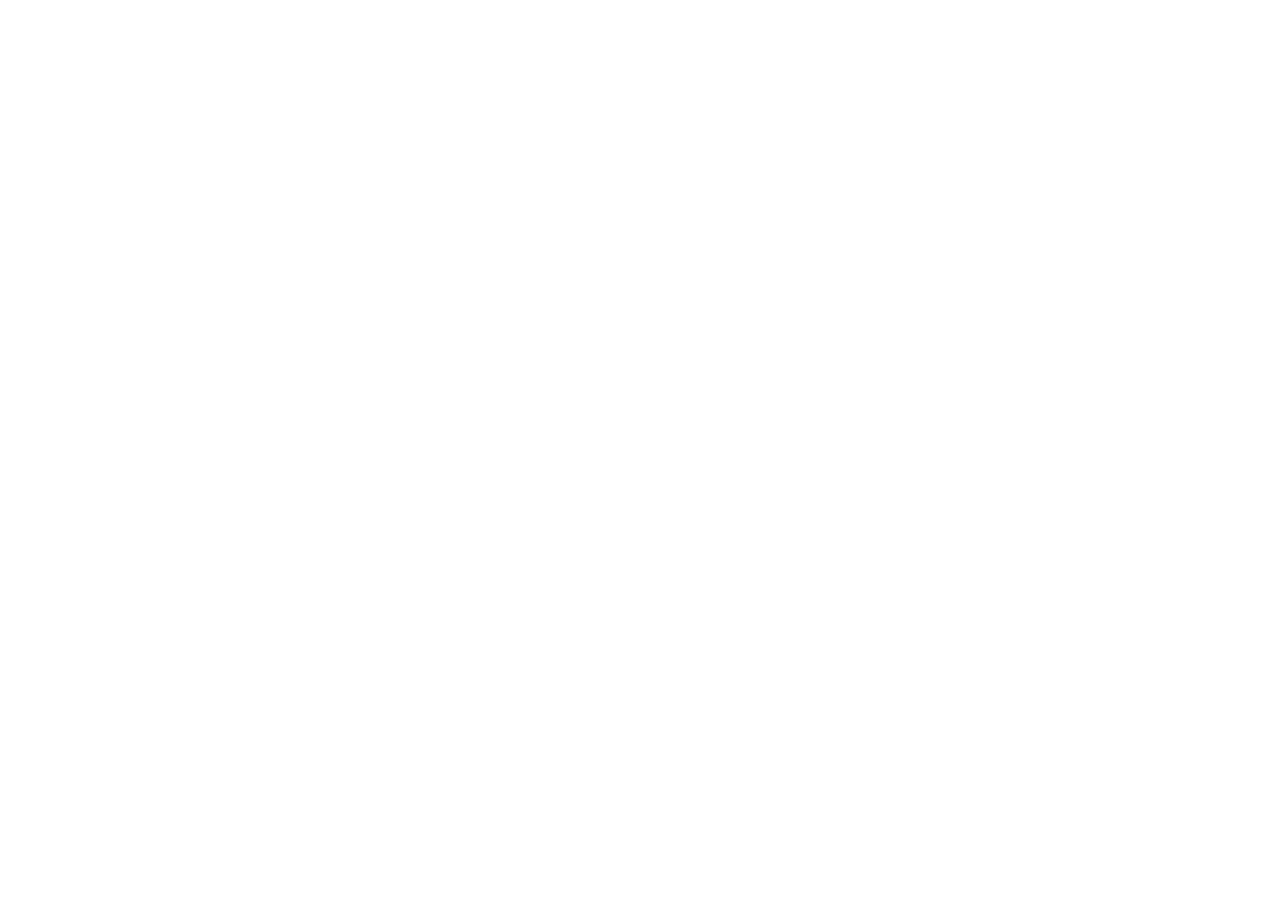
==== index.html @ c43f9fb6 "上傳檔案" ====
<!DOCTYPE html>
<html lang="en">
<head>
    <meta charset="UTF-8">
    <meta http-equiv="X-UA-Compatible" content="IE=edge">
    <meta name="viewport" content="width=device-width, initial-scale=1.0">
    <title>Document</title>
</head>
<body>
    
</body>
</html>
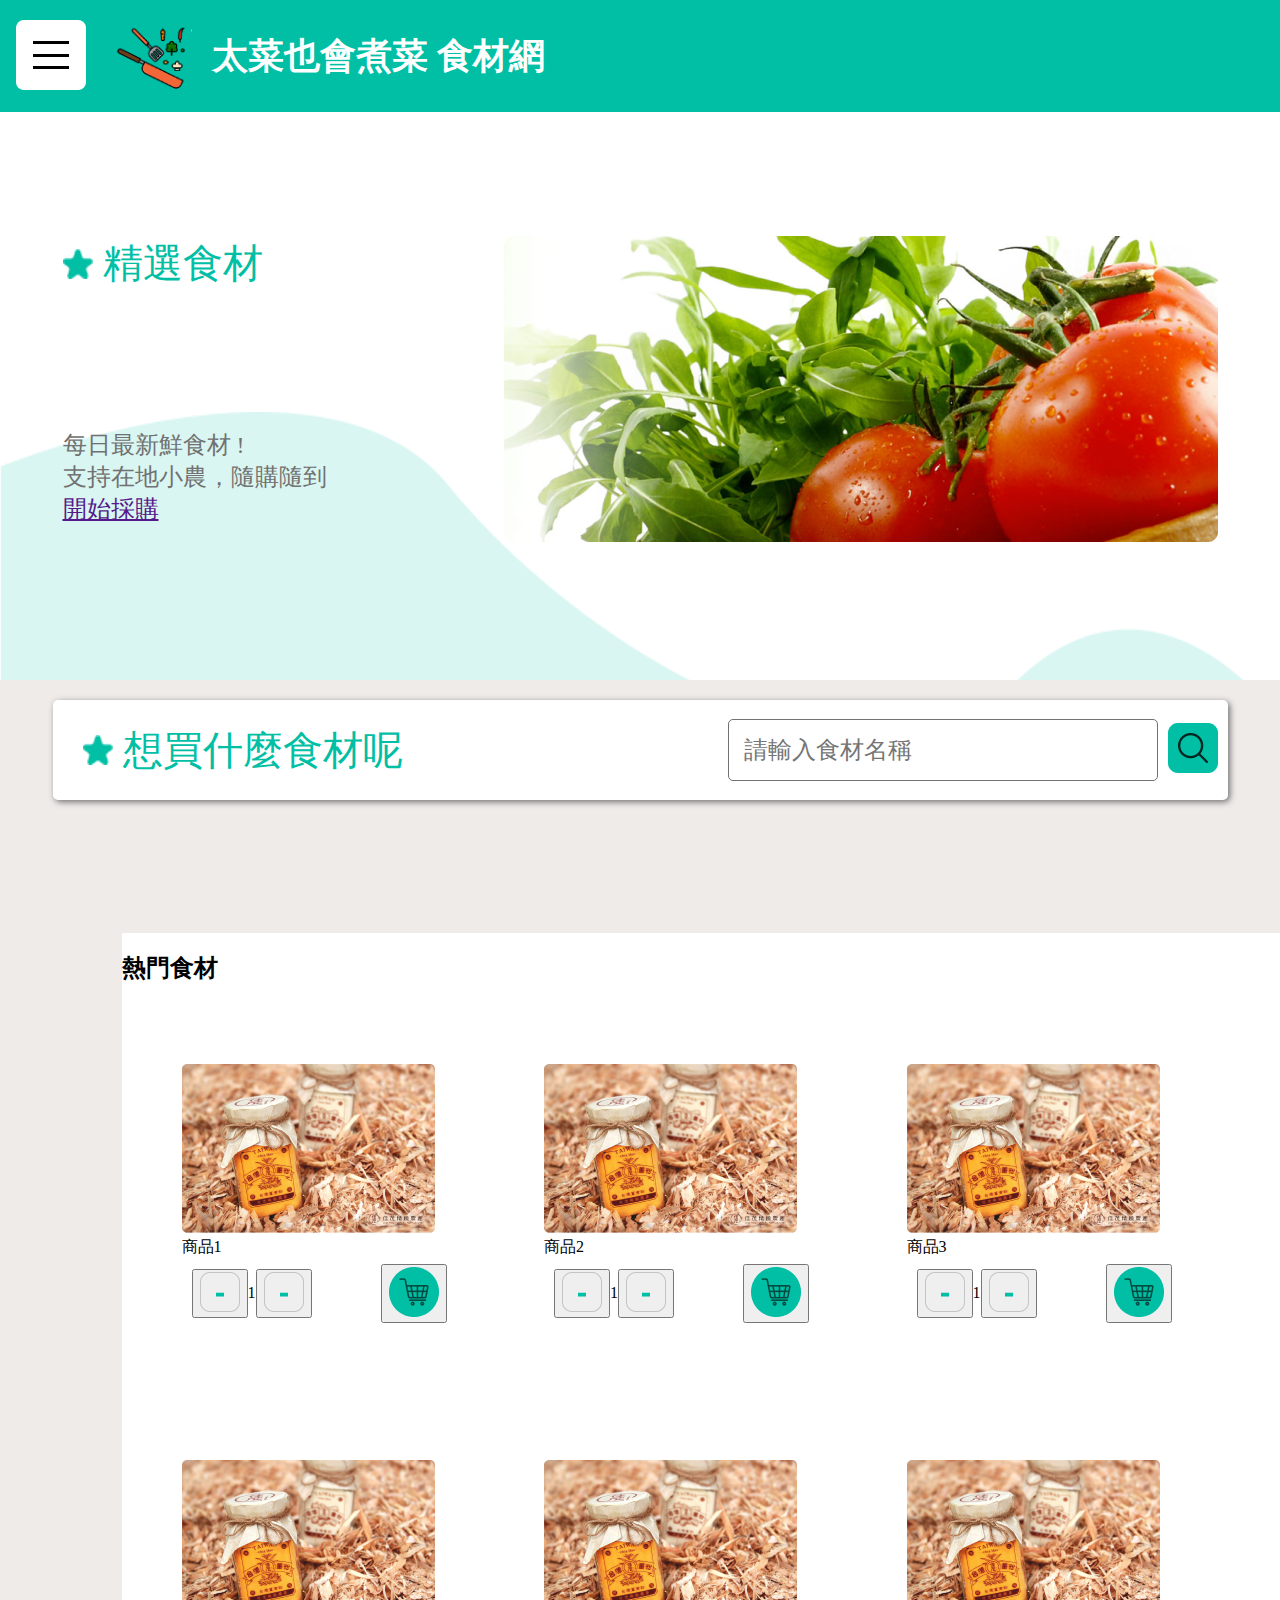
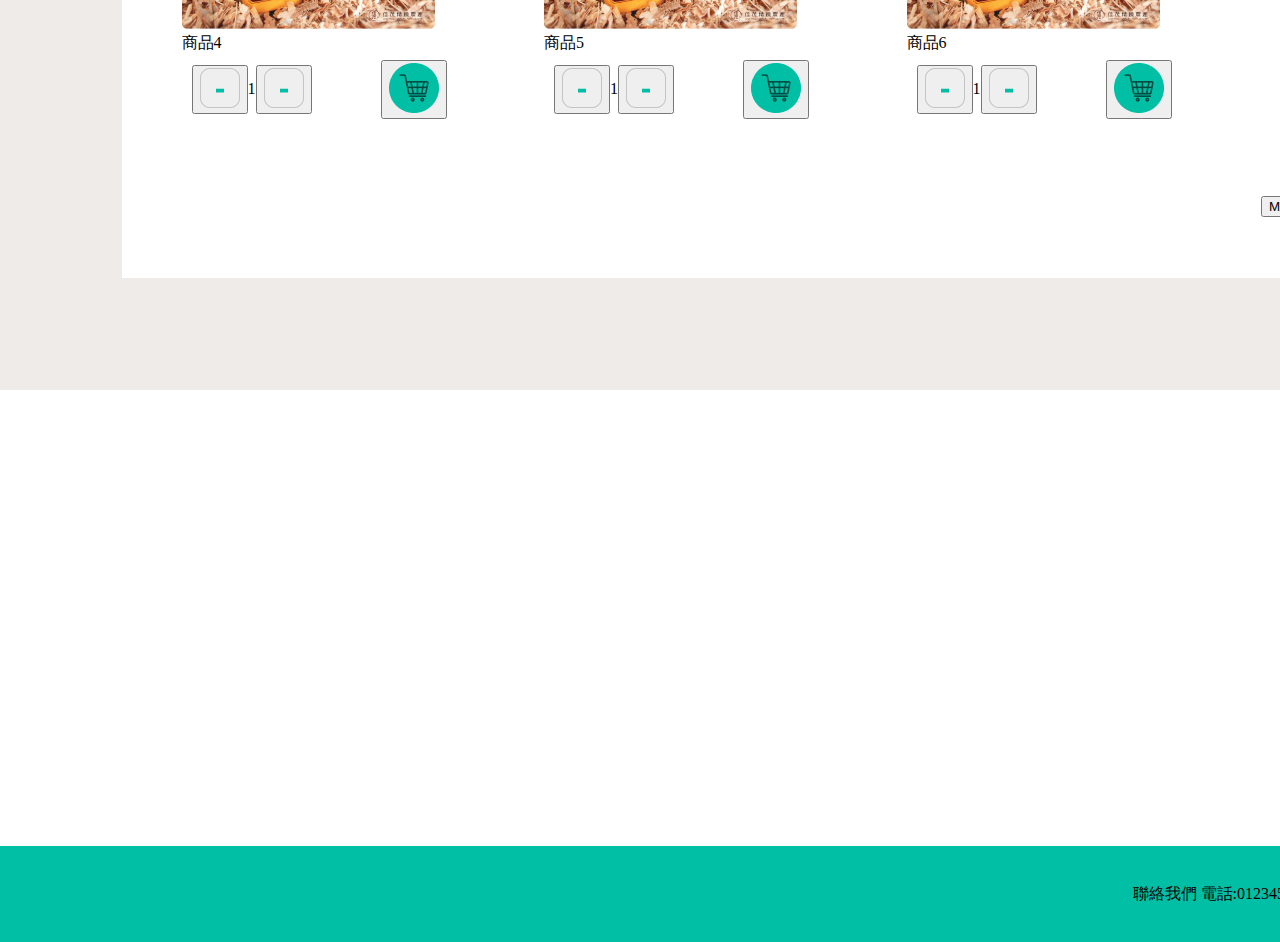
==== commit e13ced80: "banner&search update" ====
--- a/index.html
+++ b/index.html
@@ -1,12 +1,129 @@
+
 <!DOCTYPE html>
 <html lang="en">
 <head>
     <meta charset="UTF-8">
     <meta http-equiv="X-UA-Compatible" content="IE=edge">
     <meta name="viewport" content="width=device-width, initial-scale=1.0">
+    <link rel="stylesheet" href="css/main.css">
     <title>Document</title>
 </head>
 <body>
+    <div class="header">
+        <button><img src="img/menu_button.png"></button>
+        <img src="img/logo.png">
+        <h1><a>太菜也會煮菜 食材網</a></h1>
+    </div>
+
+    <div class="div_banner">
+        <div class="div_banner_content">
+            <div class="top">
+                <div class="flex" style="align-items: center;"><img src="img/Star_icon.png" style="height:30px; width:30px;"><div class="title">精選食材</div></div>
+                <div class="button">
+                    <div>每日最新鮮食材 !</div>
+                    <div>支持在地小農，隨購隨到</div>
+                    <div> <a href="">開始採購</a></div>
+                </div>
+            </div>
+            <div style=" margin: 10px;"><img src="img/banner_img.png"></div>
+        </div>
+    </div>
+
+    <div class ="div_search">
+        <div class ="div_search_content">
+            <div class="flex" style="align-items: center;"><img src="img/Star_icon.png" style="height:30px; width:30px;margin: 0px 0px 0px 30px;"><div class="title">想買什麼食材呢</div></div>
+            <div style="display: flex;align-items: center; width: 500px;">
+                <div><input type="text" placeholder="請輸入食材名稱"></div>
+                <div><button><img src="img/search_bt.png"></button></div>
+            </div>
+
+        </div>
+    </div>
+
+    <div class="list">
+        <div class="list_content">
+            <h2>熱門食材</h2>
+            <div class="item">
+                <div>
+                    <img src="img/item.png">
+                    <div>商品1</div>
+                    <div class="item_area">
+                        <div class="item_detail">
+                            <button><img src="img/Group 87.png"></button><a>1</a><button><img src="img/Group 87.png"></button>
+                        </div>
+                        <div><button><img src="img/Group 86.png"></button></div>
+                    </div>
+                </div>
+                <div>
+                    <img src="img/item.png">
+                    <div>商品2</div>
+                    <div class="item_area">
+                        <div class="item_detail">
+                            <button><img src="img/Group 87.png"></button><a>1</a><button><img src="img/Group 87.png"></button>
+                        </div>
+                        <div><button><img src="img/Group 86.png"></button></div>
+                    </div>
+                </div>
+                <div>
+                    <img src="img/item.png">
+                    <div>商品3</div>
+                    <div class="item_area">
+                        <div class="item_detail">
+                            <button><img src="img/Group 87.png"></button><a>1</a><button><img src="img/Group 87.png"></button>
+                        </div>
+                        <div><button><img src="img/Group 86.png"></button></div>
+                    </div>
+                </div>
+            
+            </div>
+            <div class="item">
+                <div>
+                    <img src="img/item.png">
+                    <div>商品4</div>
+                    <div class="item_area">
+                        <div class="item_detail">
+                            <button><img src="img/Group 87.png"></button><a>1</a><button><img src="img/Group 87.png"></button>
+                        </div>
+                        <div><button><img src="img/Group 86.png"></button></div>
+                    </div>
+                </div>
+                <div>
+                    <img src="img/item.png">
+                    <div>商品5</div>
+                    <div class="item_area">
+                        <div class="item_detail">
+                            <button><img src="img/Group 87.png"></button><a>1</a><button><img src="img/Group 87.png"></button>
+                        </div>
+                        <div><button><img src="img/Group 86.png"></button></div>
+                    </div>
+                </div>
+                <div>
+                    <img src="img/item.png">
+                    <div>商品6</div>
+                    <div class="item_area">
+                        <div class="item_detail">
+                            <button><img src="img/Group 87.png"></button><a>1</a><button><img src="img/Group 87.png"></button>
+                        </div>
+                        <div><button><img src="img/Group 86.png"></button></div>
+                    </div>
+                </div>
+            </div>
+            <div style="display: flex;justify-content: flex-end;"><button> More...</button></div>
+        </div>
+
+    </div>
+
+    <div class="app_banner">
+
+    </div>
+
+    <div class="footer">
+    <div>聯絡我們  電話:0123456789</div>
+    <button><img src="img/facebook (1) 1.png"></button>
+    <button><img src="img/instagram 1.png"></button>
+    <button><img src="img/line 1.png"></button>
+
+    </div>
     
 </body>
 </html>--- a/css/main.css
+++ b/css/main.css
@@ -0,0 +1,176 @@
+.header{
+    display: flex;
+    justify-content: flex-start;
+    align-items: center;
+    background-color:#00bfa5;
+    height: 112px;
+}
+
+.header button{
+    border-width:0px;
+    background: transparent;
+}
+
+.header h1 a{
+    color: #FFFFFF;
+    font-size: 36px;
+    margin: 0px 10px 0px 10px;
+    
+}
+
+.header img{
+    height:80px ; 
+    width: 80px;
+    margin: 0px 10px 0px 10px;
+}
+
+.header button img{
+    height:70px ; 
+    width: 70px;
+    margin: 0px 10px 0px 10px;
+}
+
+
+.div_banner{
+    display: flex;
+    justify-content: center;
+    align-items: center;
+    width: 100%;
+    height:568px;
+    background-image:url(../img/BG_wave.png);
+    background-size: 100% 100%;
+    background-position: 0px 300px;
+    background-repeat:no-repeat;
+}
+
+.div_banner_content{
+    display: flex;
+    justify-content: space-between;
+    width:1175px;height:340px;
+}
+.div_banner_content .top{
+    margin: 10px; 
+    width:309px;
+    height:289px;
+    position: relative;
+}
+
+.div_banner_content .button{
+    position: absolute; 
+    bottom: 0; 
+    font-size: 24px; 
+    color: #717171;
+}
+
+.title{
+    margin: 0px 0px 0px 10px;
+    font-size: 40px;
+    color: #00bfa5;
+}
+
+.flex{
+    display: flex;
+}
+
+
+
+
+.div_search{
+    display: flex;
+    justify-content: center;
+    align-items: center;
+    background-color: #EFEBE9;
+}
+
+.div_search_content{
+    display: flex;
+    justify-content: space-between;
+    align-items: center;
+    width:1175px;height:100px;
+    background-color:#ffffff;
+    margin: 20px 0px 20px 0px;
+    border-radius: 5px;
+    box-shadow:2px 2px 6px #717171;
+}
+
+.div_search button{
+    height:50px; 
+    width:50px;
+    padding:0px;
+    border-width:0px;
+    background:transparent;
+    margin: 0px 10px 0px 10px;
+}
+
+.div_search input{
+    width: 398px; 
+    height:50px;
+    margin: 0px 0px 0px 0px;
+    padding:5px 15px; 
+    border:1px #717171 solid;
+    border-radius: 5px;
+    font-size: 24px;
+
+}
+
+
+
+
+
+
+
+
+.list{
+    display: flex;
+    justify-content: center;
+    align-items: center;
+    width: 1440px;
+    height:1170px;  
+    background-color:#EFEBE9;
+}
+
+.list_content{
+    
+    width:1197px;height:945px;
+    background-color:#FFFFFF;
+
+}
+.item{
+    display: flex;
+    justify-content: space-between;
+    width: 1000px;
+    height:276px; 
+    padding: 60px;
+}
+
+.app_banner{
+    width:1440px;height:456px;
+    background-color:#FFFFFF;
+}
+
+.footer{
+    display: flex;
+    justify-content: flex-end;
+    align-items: center;
+    width:1440px;height:96px;
+    background-color:#00bfa5;
+}
+
+.item_area{
+    display: flex;
+    justify-content: space-between;
+    align-items: center;
+    margin: 10px; 
+    width:255px;
+    height:50px;
+
+}
+
+.item_detail{
+    display: flex;
+    align-items: center;
+}
+
+body{ 
+    margin:0
+}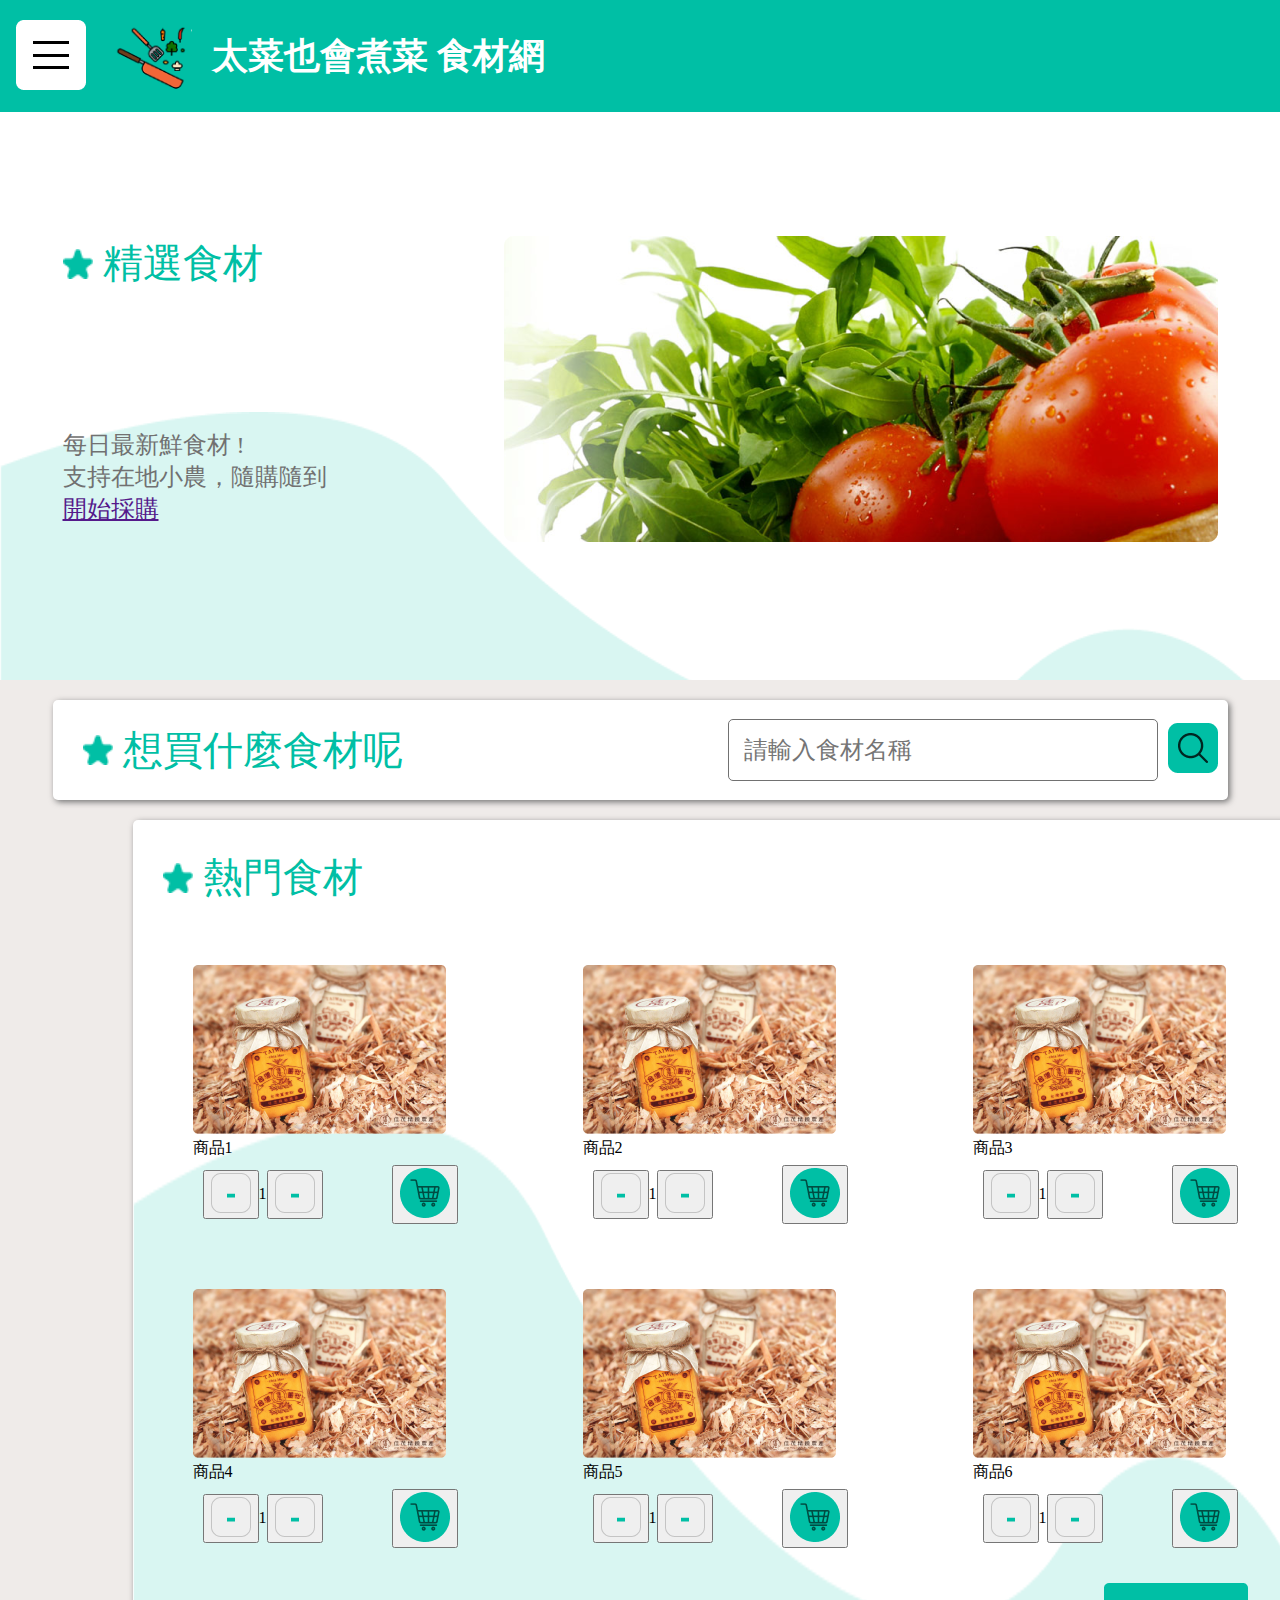
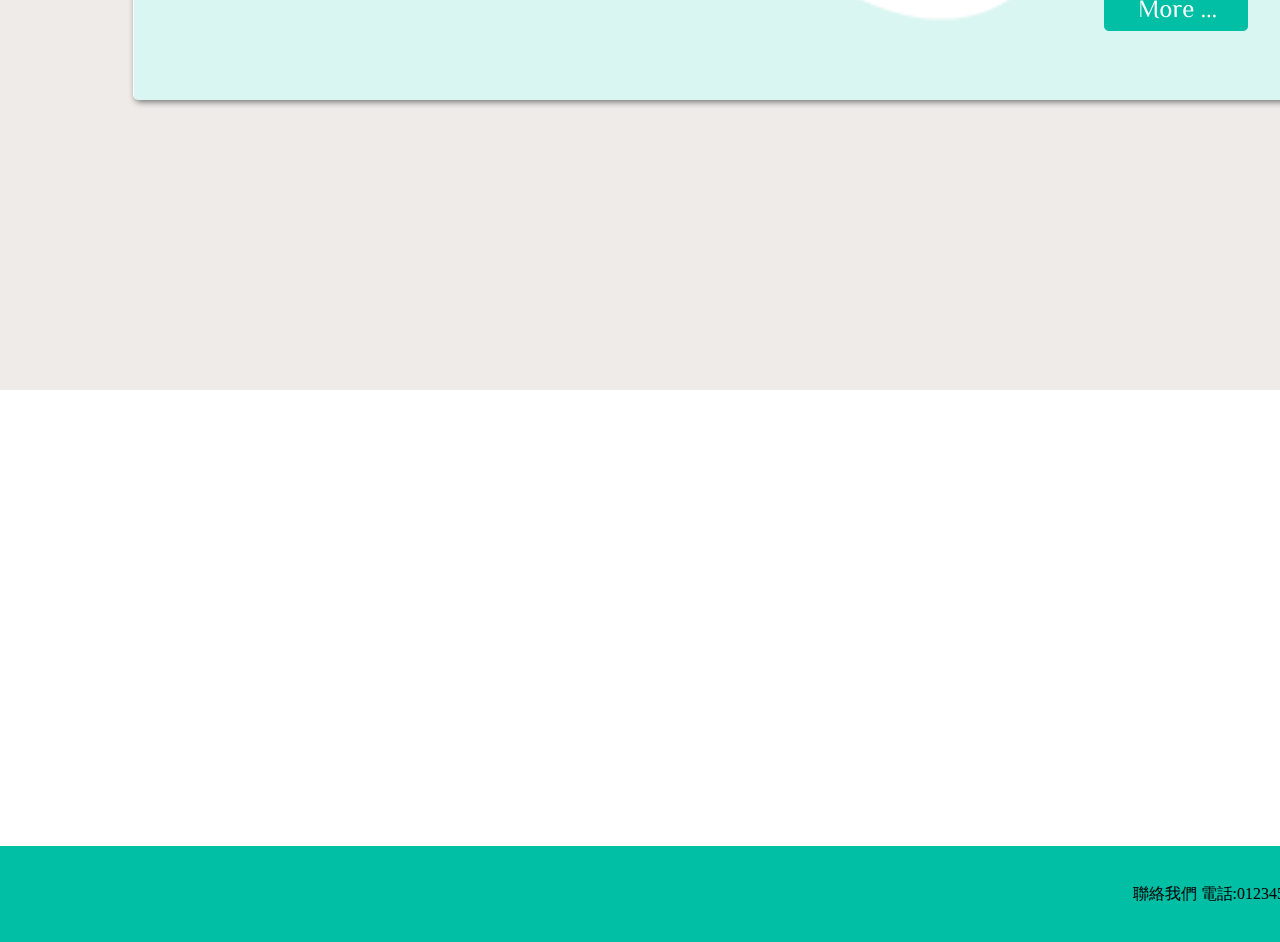
==== commit 522d854a: "list update" ====
--- a/index.html
+++ b/index.html
@@ -42,7 +42,11 @@
 
     <div class="list">
         <div class="list_content">
-            <h2>熱門食材</h2>
+            
+            <div class="flex" style="align-items: center; margin: 30px 0px 30px 0px;">
+                <img src="img/Star_icon.png" style="height:30px; width:30px;margin: 0px 0px 0px 30px;">
+                <div class="title">熱門食材</div>
+            </div>    
             <div class="item">
                 <div>
                     <img src="img/item.png">
@@ -108,7 +112,7 @@
                     </div>
                 </div>
             </div>
-            <div style="display: flex;justify-content: flex-end;"><button> More...</button></div>
+            <div style="display: flex;justify-content: flex-end;"><button style="height: 48px;width: 144px; padding: 0px; margin: 0px 60px;border-width:0px;background:transparent;"><img src="img/more.png" > </button></div>
         </div>
 
     </div>
--- a/css/main.css
+++ b/css/main.css
@@ -123,24 +123,27 @@
 .list{
     display: flex;
     justify-content: center;
-    align-items: center;
     width: 1440px;
     height:1170px;  
     background-color:#EFEBE9;
+    padding: 0px 0px 0px 0px;
 }
 
 .list_content{
     
-    width:1197px;height:945px;
+    width:1175px;height:880px;
     background-color:#FFFFFF;
-
+    border-radius: 5px;
+    box-shadow:2px 2px 6px #717171;
+    background-image:url(../img/BG_wave.png);
+    background-size: 100% 100%;
+    background-position: 0px 300px;
+    background-repeat:no-repeat;
 }
 .item{
     display: flex;
-    justify-content: space-between;
-    width: 1000px;
-    height:276px; 
-    padding: 60px;
+    justify-content: space-between; 
+    padding: 30px 60px 30px 60px ;
 }
 
 .app_banner{
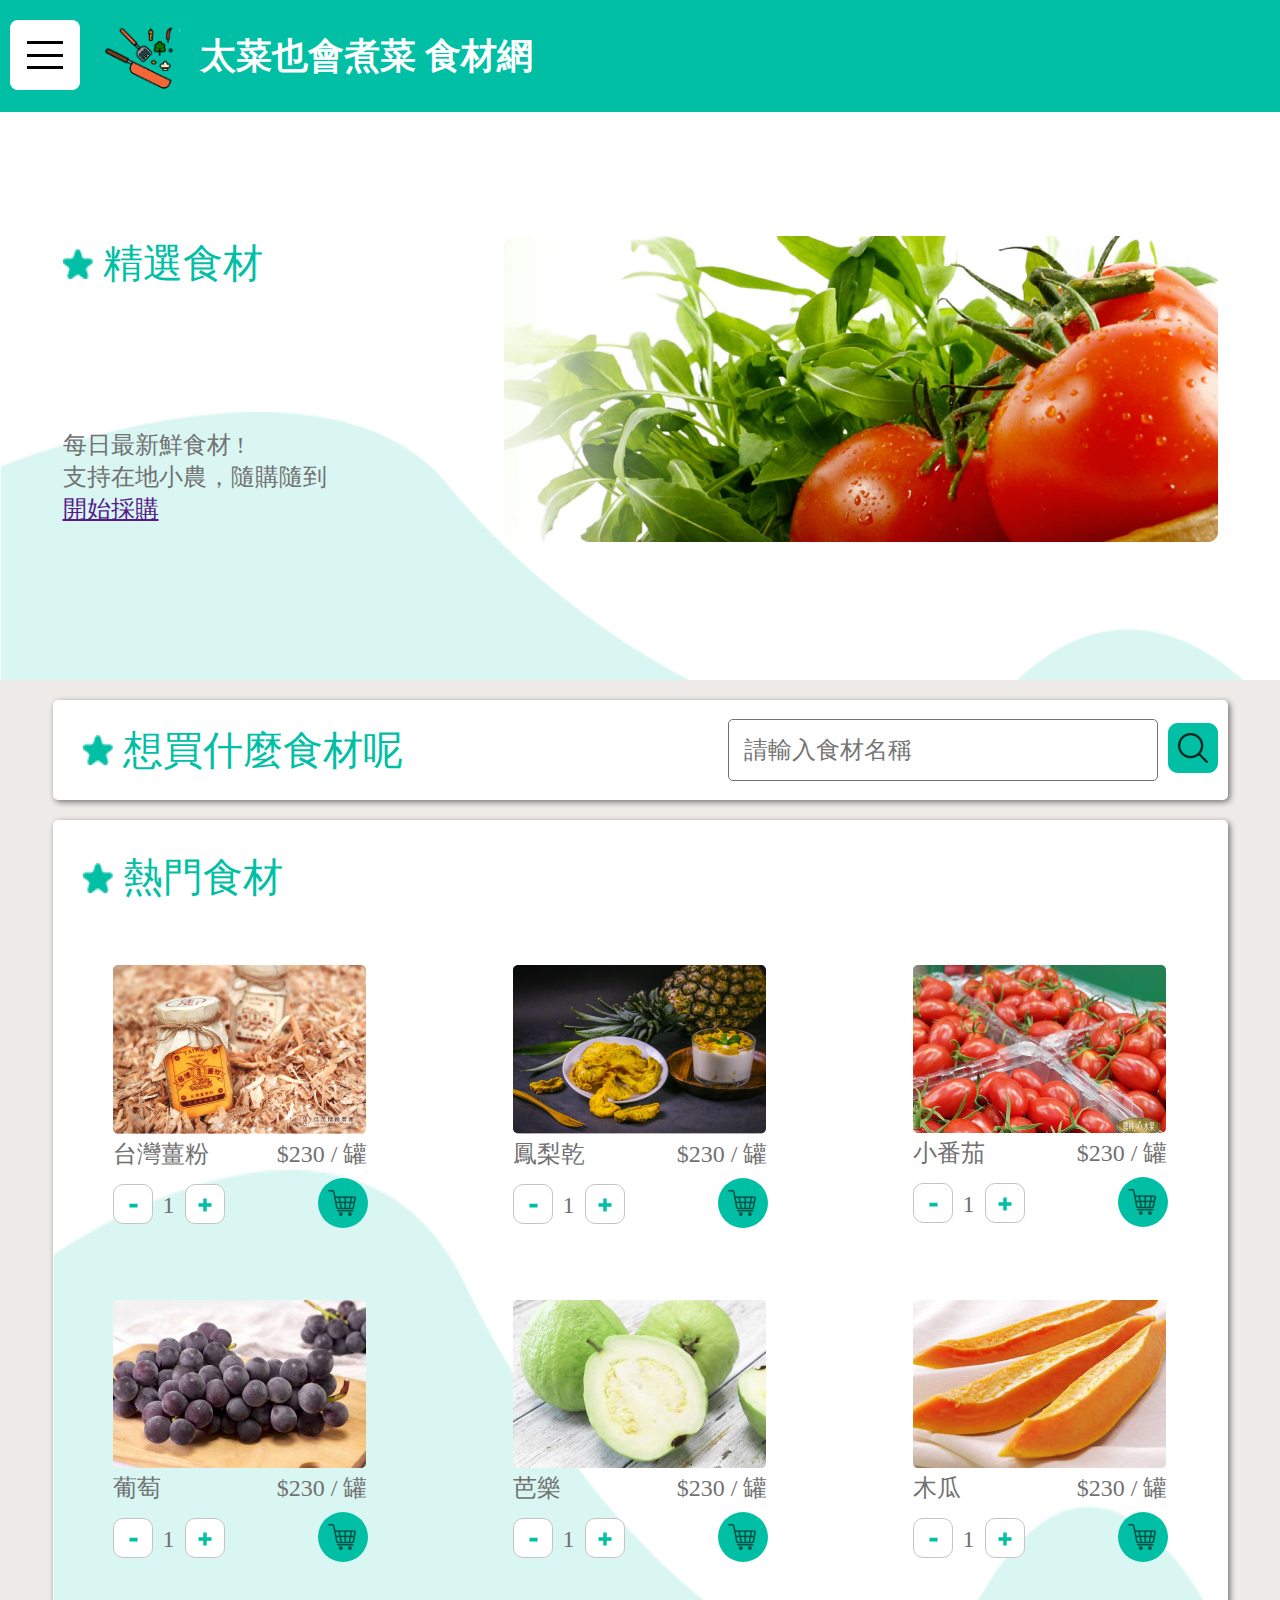
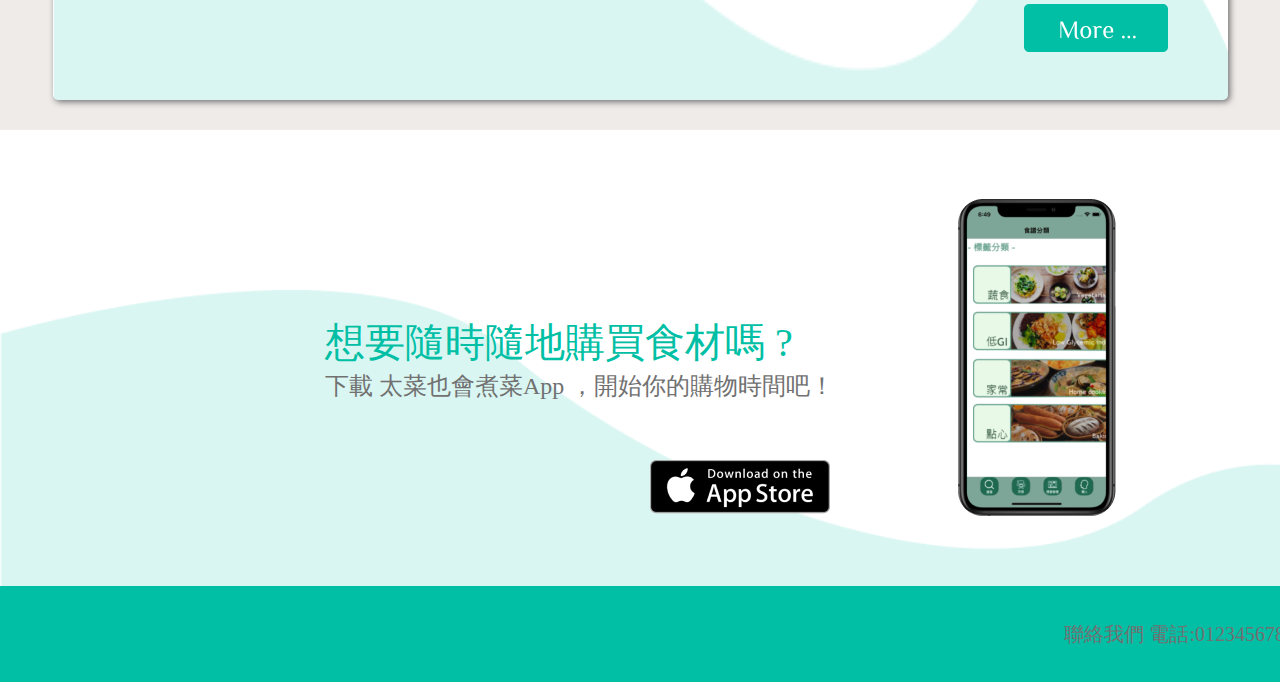
==== commit bd3d1ecc: "切版update" ====
--- a/index.html
+++ b/index.html
@@ -48,67 +48,68 @@
                 <div class="title">熱門食材</div>
             </div>    
             <div class="item">
+
                 <div>
-                    <img src="img/item.png">
-                    <div>商品1</div>
+                    <img src="img/item1.png">
+                    <div class="flex" style="justify-content: space-between; font-size: 24px;"><div>台灣薑粉</div><div>$230 / 罐</div></div>
                     <div class="item_area">
                         <div class="item_detail">
-                            <button><img src="img/Group 87.png"></button><a>1</a><button><img src="img/Group 87.png"></button>
+                            <button><img src="img/reduce.svg"></button><a  style="font-size: 24px;">1</a><button><img src="img/add.svg"></button>
                         </div>
-                        <div><button><img src="img/Group 86.png"></button></div>
+                        <div><button><img src="img/shopping_cart.svg"></button></div>
                     </div>
                 </div>
                 <div>
-                    <img src="img/item.png">
-                    <div>商品2</div>
+                    <img src="img/item2.png">
+                    <div class="flex" style="justify-content: space-between; font-size: 24px;"><div>鳳梨乾</div><div>$230 / 罐</div></div>
                     <div class="item_area">
                         <div class="item_detail">
-                            <button><img src="img/Group 87.png"></button><a>1</a><button><img src="img/Group 87.png"></button>
+                            <button><img src="img/reduce.svg"></button><a  style="font-size: 24px;">1</a><button><img src="img/add.svg"></button>
                         </div>
-                        <div><button><img src="img/Group 86.png"></button></div>
+                        <div><button><img src="img/shopping_cart.svg"></button></div>
                     </div>
                 </div>
                 <div>
-                    <img src="img/item.png">
-                    <div>商品3</div>
+                    <img src="img/item3.png">
+                    <div class="flex" style="justify-content: space-between; font-size: 24px;"><div>小番茄</div><div>$230 / 罐</div></div>
                     <div class="item_area">
                         <div class="item_detail">
-                            <button><img src="img/Group 87.png"></button><a>1</a><button><img src="img/Group 87.png"></button>
+                            <button><img src="img/reduce.svg"></button><a  style="font-size: 24px;">1</a><button><img src="img/add.svg"></button>
                         </div>
-                        <div><button><img src="img/Group 86.png"></button></div>
+                        <div><button><img src="img/shopping_cart.svg"></button></div>
                     </div>
                 </div>
-            
             </div>
             <div class="item">
+
                 <div>
-                    <img src="img/item.png">
-                    <div>商品4</div>
+                    <img src="img/item4.png">
+                    <div class="flex" style="justify-content: space-between; font-size: 24px;"><div>葡萄</div><div>$230 / 罐</div></div>
                     <div class="item_area">
                         <div class="item_detail">
-                            <button><img src="img/Group 87.png"></button><a>1</a><button><img src="img/Group 87.png"></button>
+                            <button><img src="img/reduce.svg"></button><a  style="font-size: 24px;">1</a><button><img src="img/add.svg"></button>
                         </div>
-                        <div><button><img src="img/Group 86.png"></button></div>
+                        <div><button><img src="img/shopping_cart.svg"></button></div>
                     </div>
                 </div>
                 <div>
-                    <img src="img/item.png">
-                    <div>商品5</div>
+                    <img src="img/item5.png">
+                    <div class="flex" style="justify-content: space-between; font-size: 24px;"><div>芭樂</div><div>$230 / 罐</div></div>
                     <div class="item_area">
                         <div class="item_detail">
-                            <button><img src="img/Group 87.png"></button><a>1</a><button><img src="img/Group 87.png"></button>
+                            <button><img src="img/reduce.svg"></button><a  style="font-size: 24px;">1</a><button><img src="img/add.svg"></button>
                         </div>
-                        <div><button><img src="img/Group 86.png"></button></div>
+                        <div><button><img src="img/shopping_cart.svg"></button></div>
                     </div>
                 </div>
                 <div>
-                    <img src="img/item.png">
-                    <div>商品6</div>
+                    <img src="img/item6.png">
+                    <div class="flex" style="justify-content: space-between; font-size: 24px;"><div>木瓜</div><div>$230 / 罐</div></div>
                     <div class="item_area">
                         <div class="item_detail">
-                            <button><img src="img/Group 87.png"></button><a>1</a><button><img src="img/Group 87.png"></button>
+                            <button><img src="img/reduce.svg"></button><a  style="font-size: 24px;">1</a><button><img src="img/add.svg"></button>
                         </div>
-                        <div><button><img src="img/Group 86.png"></button></div>
+                        <div><button><img src="img/shopping_cart.svg"></button></div>
                     </div>
                 </div>
             </div>
@@ -118,11 +119,20 @@
     </div>
 
     <div class="app_banner">
-
+        <div class="content">
+            <div>
+                <div class="title">想要隨時隨地購買食材嗎 ?</div>
+                <div class="text">下載 太菜也會煮菜App ，開始你的購物時間吧！</div>
+                <div style="position: absolute; bottom: 0;left: 335px;"><a href=""><button ><img src="img/applestore.png"></button></a></div>
+            </div>
+            <div >
+                <img src="img/phone.png">
+            </div>
+        </div>
     </div>
 
     <div class="footer">
-    <div>聯絡我們  電話:0123456789</div>
+    <div >聯絡我們  電話:0123456789</div>
     <button><img src="img/facebook (1) 1.png"></button>
     <button><img src="img/instagram 1.png"></button>
     <button><img src="img/line 1.png"></button>
@@ -130,4 +140,4 @@
     </div>
     
 </body>
-</html>+</html--- a/css/main.css
+++ b/css/main.css
@@ -122,9 +122,7 @@
 
 .list{
     display: flex;
-    justify-content: center;
-    width: 1440px;
-    height:1170px;  
+    justify-content: center; 
     background-color:#EFEBE9;
     padding: 0px 0px 0px 0px;
 }
@@ -137,13 +135,15 @@
     box-shadow:2px 2px 6px #717171;
     background-image:url(../img/BG_wave.png);
     background-size: 100% 100%;
-    background-position: 0px 300px;
+    background-position: 0px 350px;
     background-repeat:no-repeat;
+    margin: 0px 0px 30px 0px ;
 }
 .item{
     display: flex;
     justify-content: space-between; 
     padding: 30px 60px 30px 60px ;
+    color:#717171;
 }
 
 .app_banner{
@@ -163,7 +163,7 @@
     display: flex;
     justify-content: space-between;
     align-items: center;
-    margin: 10px; 
+    margin: 10px 0px ; 
     width:255px;
     height:50px;
 
@@ -173,7 +173,57 @@
     display: flex;
     align-items: center;
 }
+.item_detail a{
+    margin: 0px 10px 0px 10px;
+}
+
+.app_banner{
+    display: flex;
+    justify-content: center;
+    align-items: center;
+    background-image:url(../img/BG_wave.png);
+    background-size: 100% 100%;
+    background-position: 0px 160px;
+    background-repeat:no-repeat;
+}
+
+
+.app_banner .content{
+    width: 810px;
+    height: 320px;
+    display: flex;
+    justify-content: space-between;
+    align-items: center;
+    position: relative;
+
+}
+
+.app_banner .content .text{
+    font-size: 24px;
+    margin: 0px 0px 0px 10px;
+    color:#717171;
+}
+
+
+
+.footer img{
+    margin: 0px 10px 0px 10px;
+}
+
+.footer div{
+    font-size: 20px; 
+    color:#717171;
+    margin: 0px 10px 0px 0px;
+}
+
+
 
 body{ 
     margin:0
+}
+
+button{
+    border-width:0px;
+    background:transparent;
+    padding: 0px;
 }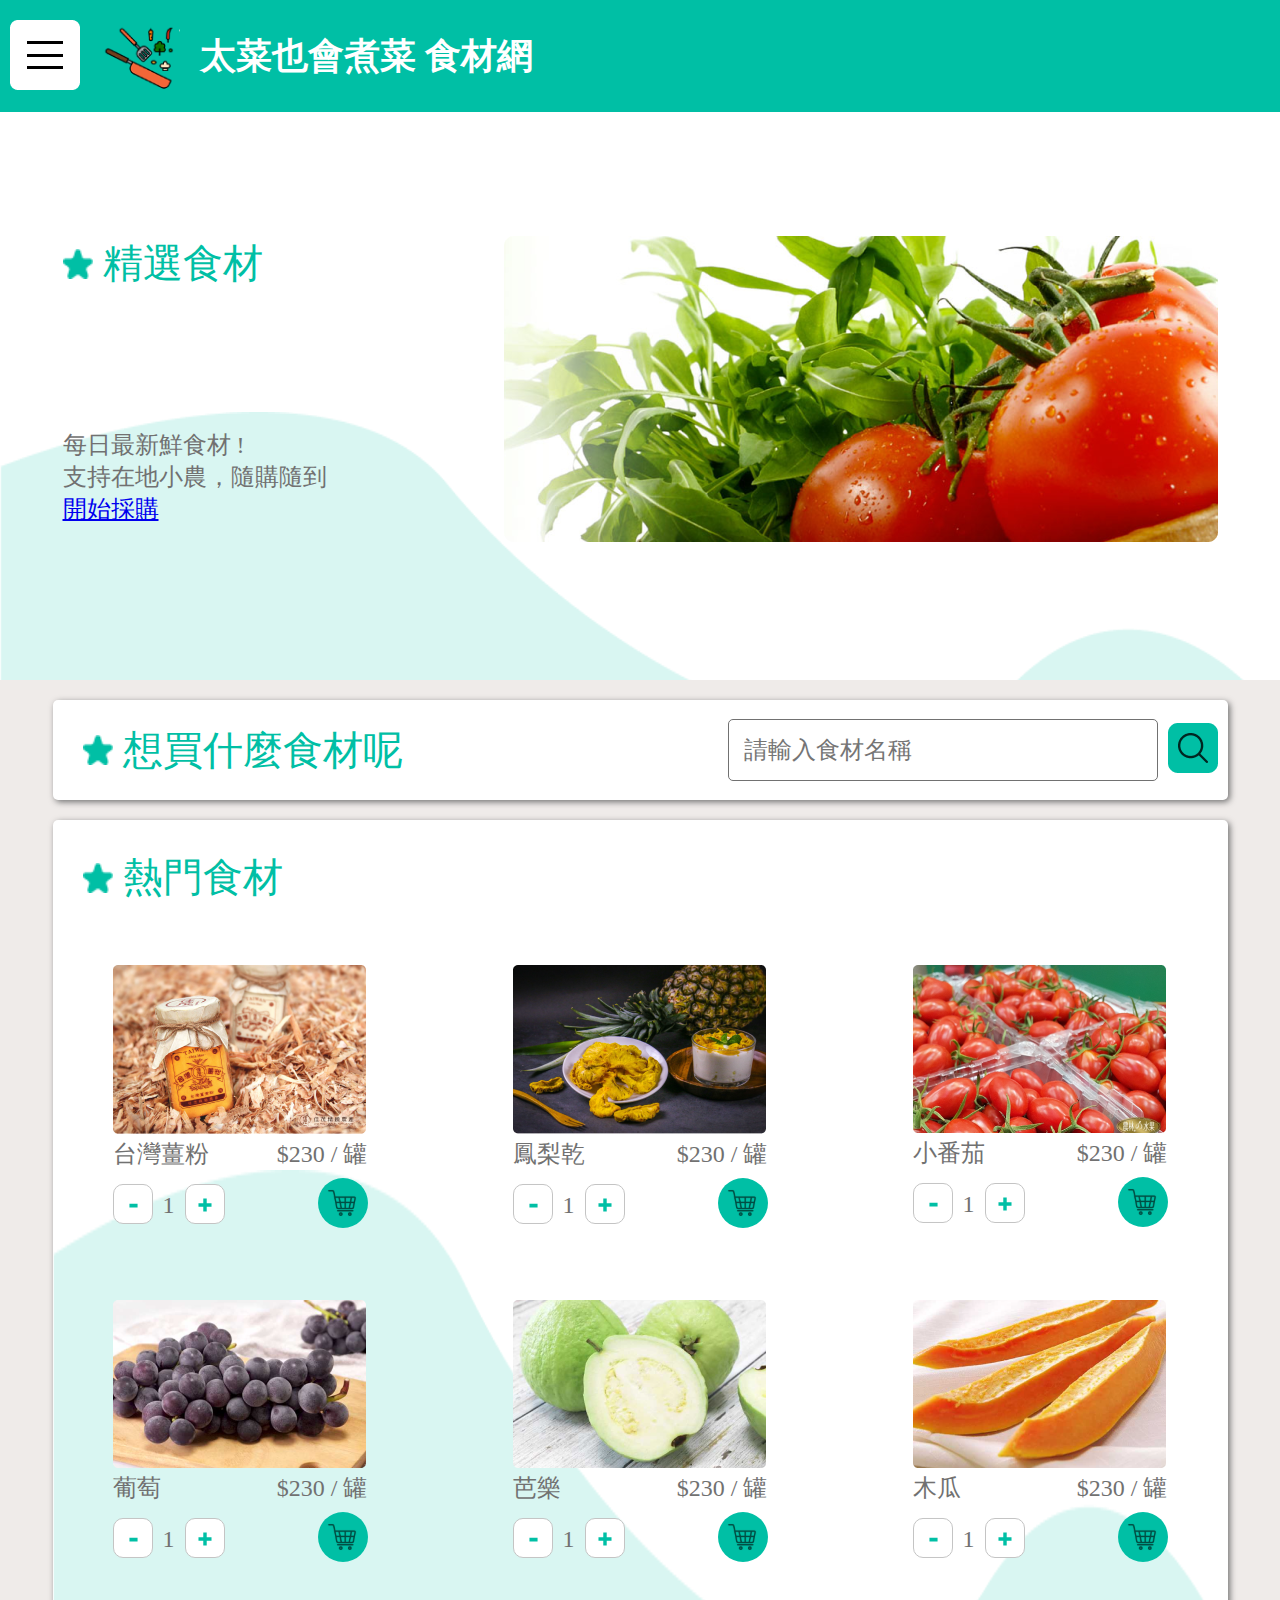
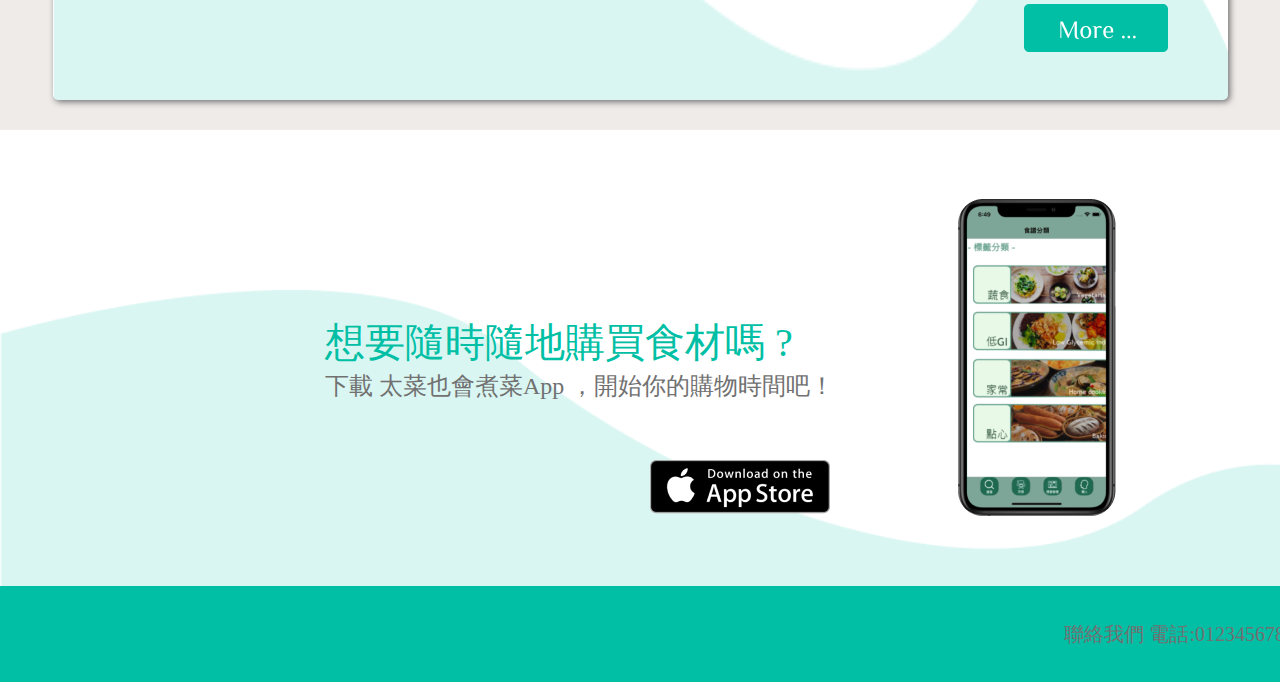
==== commit 87381211: "creat detail page" ====
--- a/index.html
+++ b/index.html
@@ -22,7 +22,7 @@
                 <div class="button">
                     <div>每日最新鮮食材 !</div>
                     <div>支持在地小農，隨購隨到</div>
-                    <div> <a href="">開始採購</a></div>
+                    <div> <a href="detail.html">開始採購</a></div>
                 </div>
             </div>
             <div style=" margin: 10px;"><img src="img/banner_img.png"></div>
--- a/css/main.css
+++ b/css/main.css
@@ -14,8 +14,7 @@
 .header h1 a{
     color: #FFFFFF;
     font-size: 36px;
-    margin: 0px 10px 0px 10px;
-    
+    margin: 0px 10px 0px 10px;    
 }
 
 .header img{
@@ -30,6 +29,7 @@
     margin: 0px 10px 0px 10px;
 }
 
+/*-------------------------------------- Header --------------------------------------------*/
 
 .div_banner{
     display: flex;
@@ -72,8 +72,7 @@
     display: flex;
 }
 
-
-
+/*-------------------------------------- Banner --------------------------------------------*/
 
 .div_search{
     display: flex;
@@ -113,12 +112,7 @@
 
 }
 
-
-
-
-
-
-
+/*-------------------------------------- Search --------------------------------------------*/
 
 .list{
     display: flex;
@@ -146,35 +140,28 @@
     color:#717171;
 }
 
+.item_detail{
+    display: flex;
+    align-items: center;
+}
+.item_detail a{
+    margin: 0px 10px 0px 10px;
+}
+
+.item_area{
+    display: flex;
+    justify-content: space-between;
+    align-items: center;
+    margin: 10px 0px ; 
+    width:255px;
+    height:50px;
+}
+
+/*-------------------------------------- Hit-list --------------------------------------------*/
+
 .app_banner{
     width:1440px;height:456px;
     background-color:#FFFFFF;
-}
-
-.footer{
-    display: flex;
-    justify-content: flex-end;
-    align-items: center;
-    width:1440px;height:96px;
-    background-color:#00bfa5;
-}
-
-.item_area{
-    display: flex;
-    justify-content: space-between;
-    align-items: center;
-    margin: 10px 0px ; 
-    width:255px;
-    height:50px;
-
-}
-
-.item_detail{
-    display: flex;
-    align-items: center;
-}
-.item_detail a{
-    margin: 0px 10px 0px 10px;
 }
 
 .app_banner{
@@ -204,7 +191,15 @@
     color:#717171;
 }
 
-
+/*-------------------------------------- Banner --------------------------------------------*/
+
+.footer{
+    display: flex;
+    justify-content: flex-end;
+    align-items: center;
+    width:1440px;height:96px;
+    background-color:#00bfa5;
+}
 
 .footer img{
     margin: 0px 10px 0px 10px;
@@ -216,7 +211,7 @@
     margin: 0px 10px 0px 0px;
 }
 
-
+/*-------------------------------------- Banner --------------------------------------------*/
 
 body{ 
     margin:0
@@ -226,4 +221,6 @@
     border-width:0px;
     background:transparent;
     padding: 0px;
-}+}
+
+/*-------------------------------------- Common  --------------------------------------------*/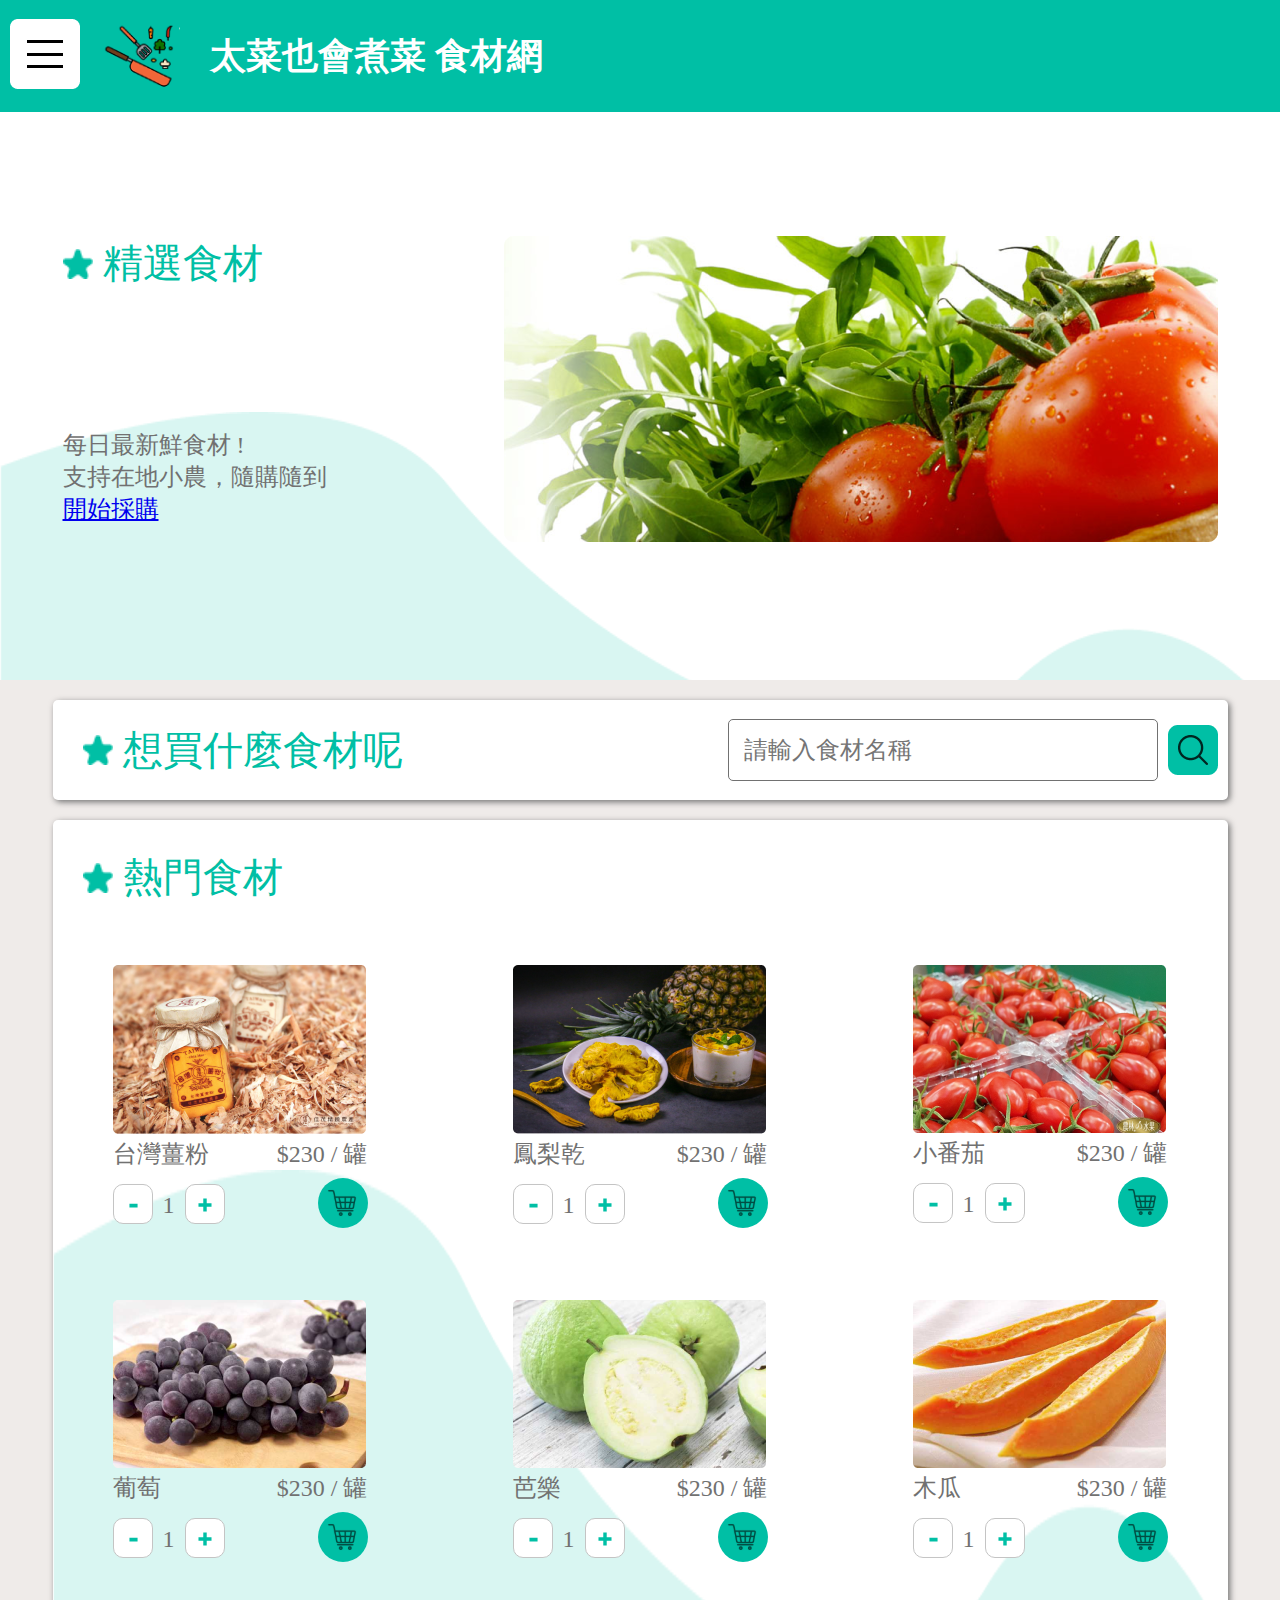
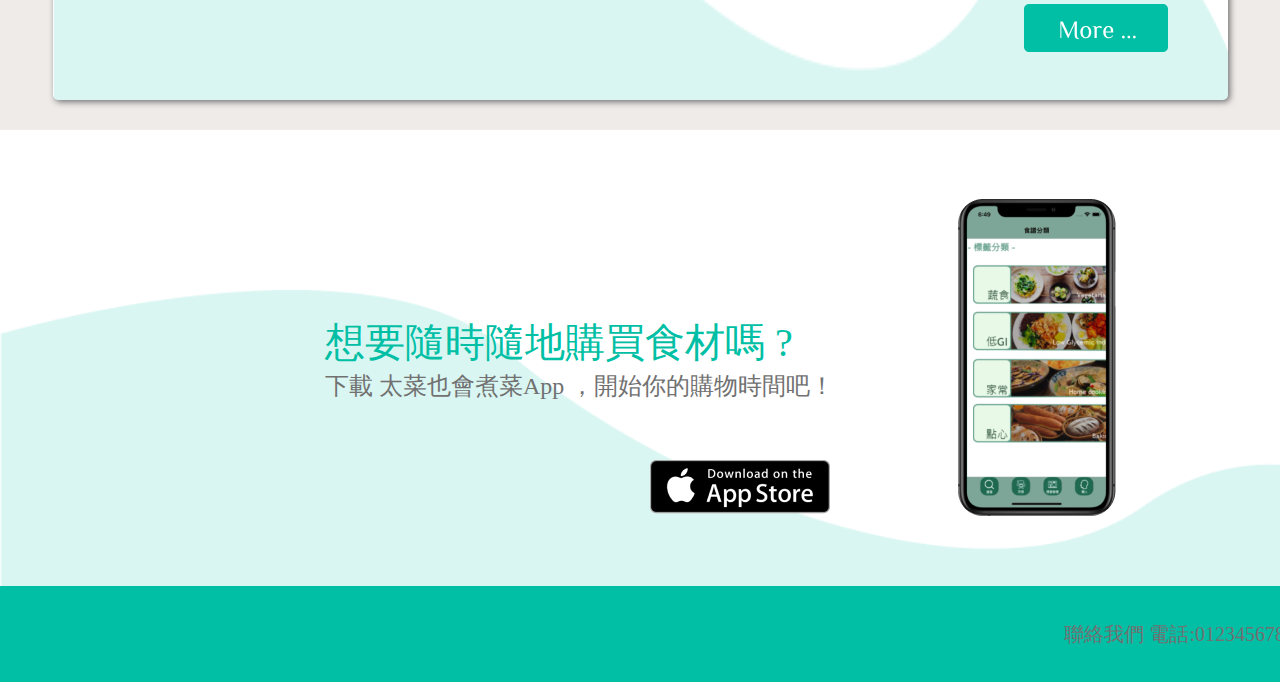
==== commit 1f864d95: "update" ====
--- a/index.html
+++ b/index.html
@@ -10,9 +10,9 @@
 </head>
 <body>
     <div class="header">
-        <button><img src="img/menu_button.png"></button>
-        <img src="img/logo.png">
-        <h1><a>太菜也會煮菜 食材網</a></h1>
+        <div><button><img src="img/menu_button.png"></button></div>
+        <div><img src="img/logo.png"></div>
+        <div><h1><a>太菜也會煮菜 食材網</a></h1></div>
     </div>
 
     <div class="div_banner">
@@ -34,7 +34,7 @@
             <div class="flex" style="align-items: center;"><img src="img/Star_icon.png" style="height:30px; width:30px;margin: 0px 0px 0px 30px;"><div class="title">想買什麼食材呢</div></div>
             <div style="display: flex;align-items: center; width: 500px;">
                 <div><input type="text" placeholder="請輸入食材名稱"></div>
-                <div><button><img src="img/search_bt.png"></button></div>
+                <div style="height:50px; width:70px;"><button><img src="img/search_bt.png"></button></div>
             </div>
 
         </div>
--- a/css/main.css
+++ b/css/main.css
@@ -7,14 +7,22 @@
 }
 
 .header button{
+    height:70px ; 
+    width: 70px;
     border-width:0px;
-    background: transparent;
+    background:transparent;
+    margin: 0px 10px 0px 10px;
+}
+
+.header button :hover{
+    height:105% ; 
+    width: 105%;
 }
 
 .header h1 a{
     color: #FFFFFF;
     font-size: 36px;
-    margin: 0px 10px 0px 10px;    
+    margin: 0px 10px 0px 20px;    
 }
 
 .header img{
@@ -26,7 +34,7 @@
 .header button img{
     height:70px ; 
     width: 70px;
-    margin: 0px 10px 0px 10px;
+    margin: 0px 0px 0px 0px;
 }
 
 /*-------------------------------------- Header --------------------------------------------*/
@@ -60,16 +68,6 @@
     bottom: 0; 
     font-size: 24px; 
     color: #717171;
-}
-
-.title{
-    margin: 0px 0px 0px 10px;
-    font-size: 40px;
-    color: #00bfa5;
-}
-
-.flex{
-    display: flex;
 }
 
 /*-------------------------------------- Banner --------------------------------------------*/
@@ -157,6 +155,8 @@
     height:50px;
 }
 
+
+
 /*-------------------------------------- Hit-list --------------------------------------------*/
 
 .app_banner{
@@ -223,4 +223,21 @@
     padding: 0px;
 }
 
+button :hover{
+    width:105%;
+    height:105%;
+}
+
+.title{
+    margin: 0px 0px 0px 10px;
+    font-size: 40px;
+    color: #00bfa5;
+}
+
+.flex{
+    display: flex;
+}
+
+
+
 /*-------------------------------------- Common  --------------------------------------------*/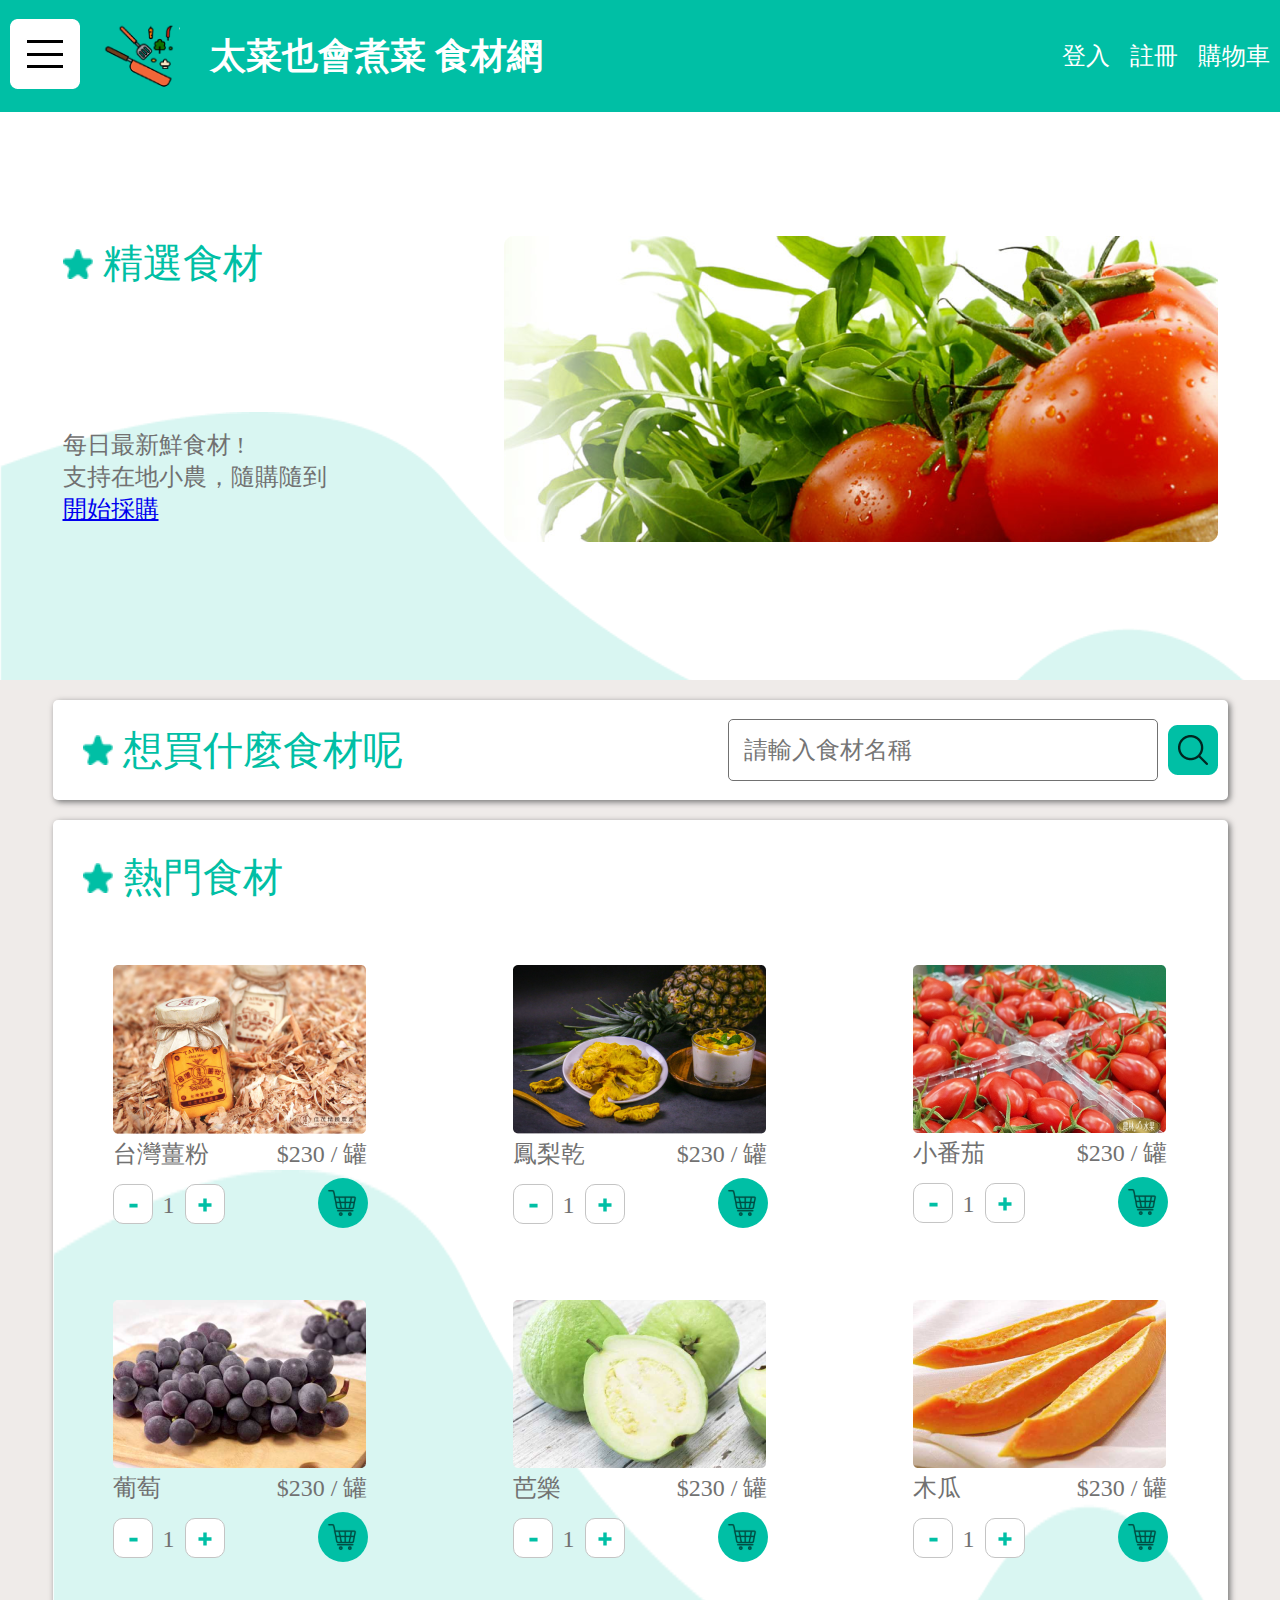
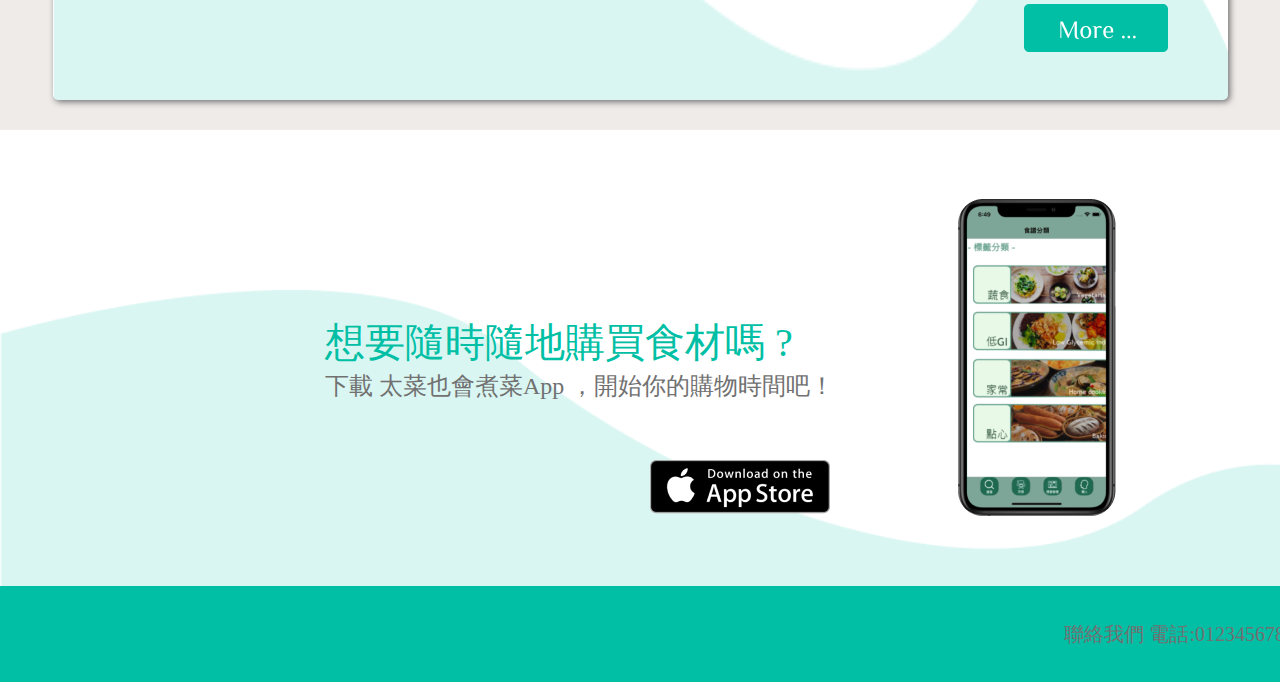
==== commit bc01b4a6: "create login page" ====
--- a/index.html
+++ b/index.html
@@ -9,10 +9,18 @@
     <title>Document</title>
 </head>
 <body>
-    <div class="header">
-        <div><button><img src="img/menu_button.png"></button></div>
+    <div class="header" >
+        <div style="display: flex;justify-content: space-between;align-items: center;">
+        <div><button class="menu_bt"><img src="img/menu_button.png"></button></div>
         <div><img src="img/logo.png"></div>
         <div><h1><a>太菜也會煮菜 食材網</a></h1></div>
+        </div>
+        <div class="navbar">
+            <div><a href="login.html"><button>登入</button></a></div>
+            <div><a href=""><button>註冊</button></a></div>
+            <div><a href=""><button>購物車</button></a></div>
+        </div>
+
     </div>
 
     <div class="div_banner">
--- a/css/main.css
+++ b/css/main.css
@@ -1,14 +1,21 @@
 .header{
     display: flex;
-    justify-content: flex-start;
+    justify-content: space-between;
     align-items: center;
     background-color:#00bfa5;
     height: 112px;
 }
 
-.header button{
+.menu_bt{
     height:70px ; 
     width: 70px;
+    border-width:0px;
+    background:transparent;
+    margin: 0px 10px 0px 10px;
+}
+
+.navbar button{
+    height:70px ; 
     border-width:0px;
     background:transparent;
     margin: 0px 10px 0px 10px;
@@ -35,6 +42,13 @@
     height:70px ; 
     width: 70px;
     margin: 0px 0px 0px 0px;
+}
+.navbar{
+    display: flex;
+}
+.navbar button{
+    color: #FFFFFF;
+    font-size: 24px;
 }
 
 /*-------------------------------------- Header --------------------------------------------*/
@@ -240,4 +254,23 @@
 
 
 
+/*-------------------------------------- Common  --------------------------------------------*/
+
+
+.login{
+    display: flex;
+    justify-content: center;
+    align-items: center;
+    width: 100%;
+    height:800px;
+}
+
+.login .content{
+    width: 1217px;
+    height:656px;
+    border:3px #00bfa5 solid;
+    border-radius: 24px;
+}
+
+
 /*-------------------------------------- Common  --------------------------------------------*/